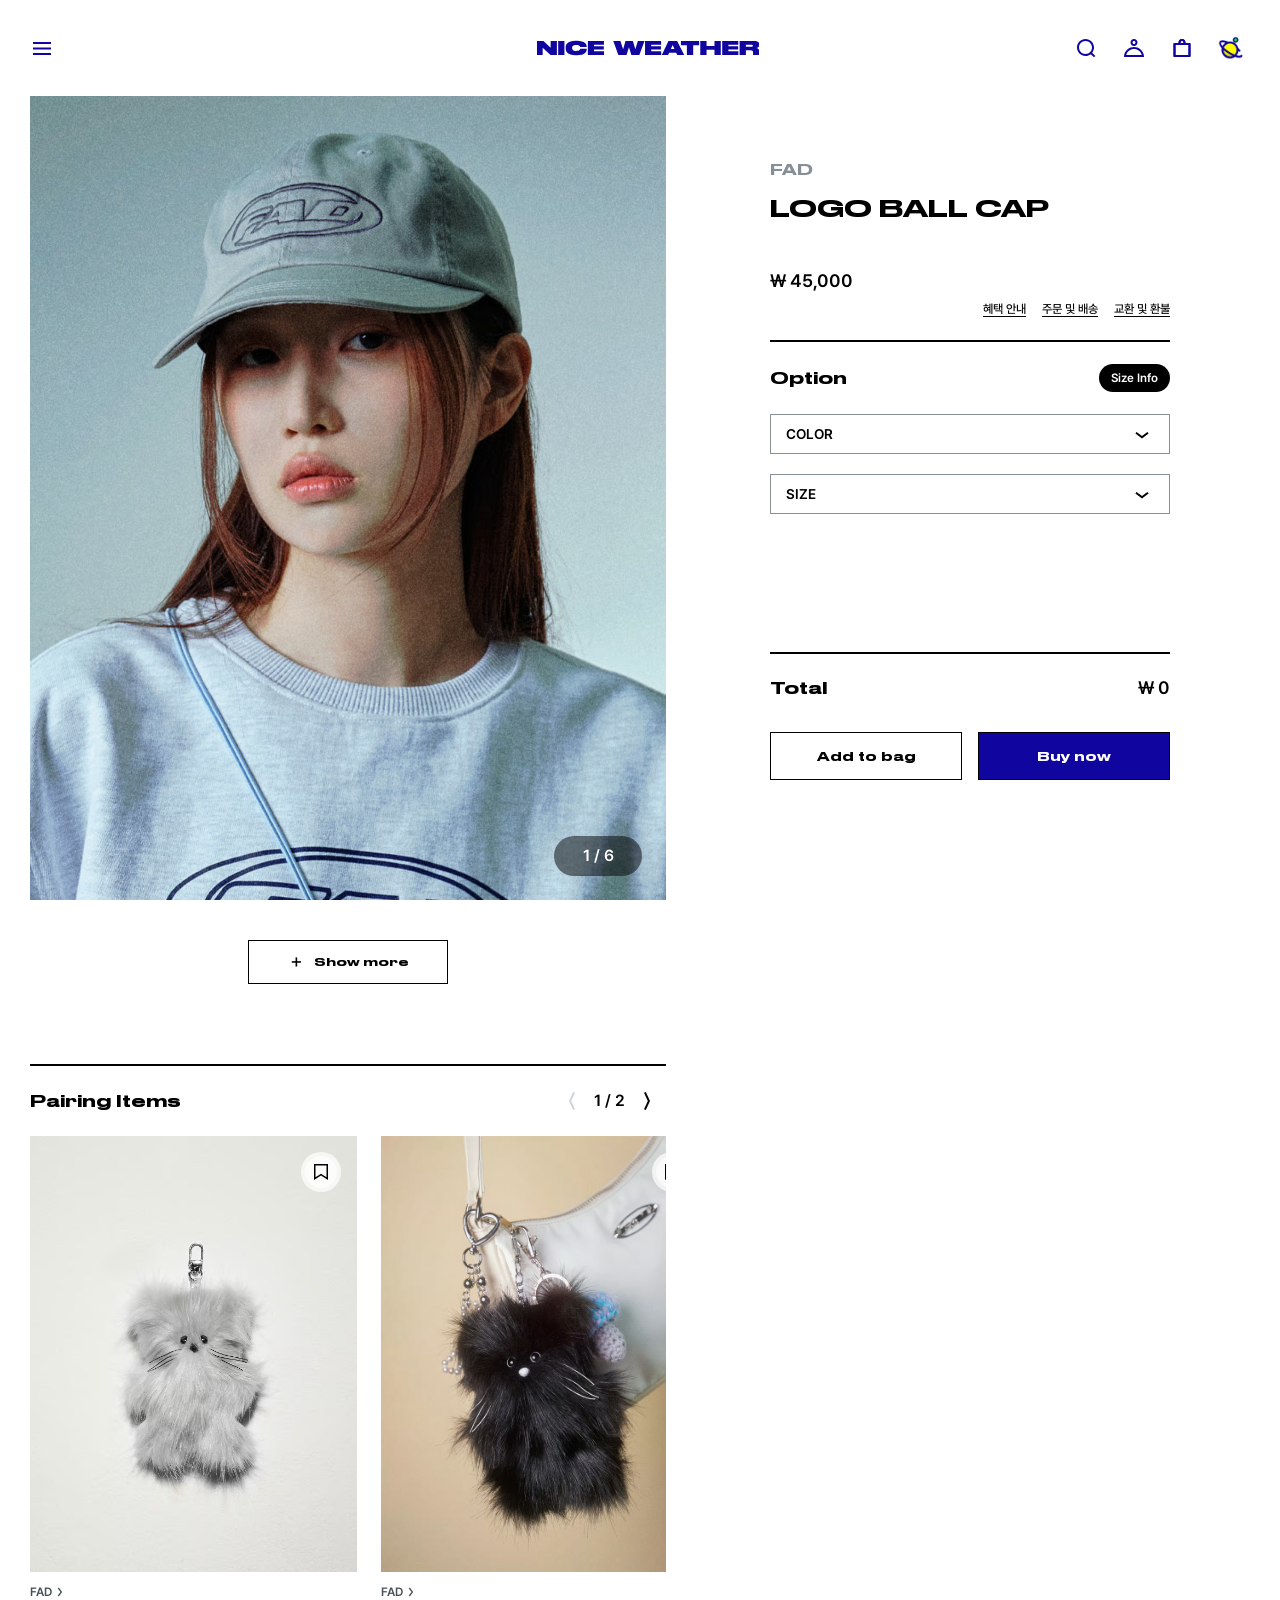
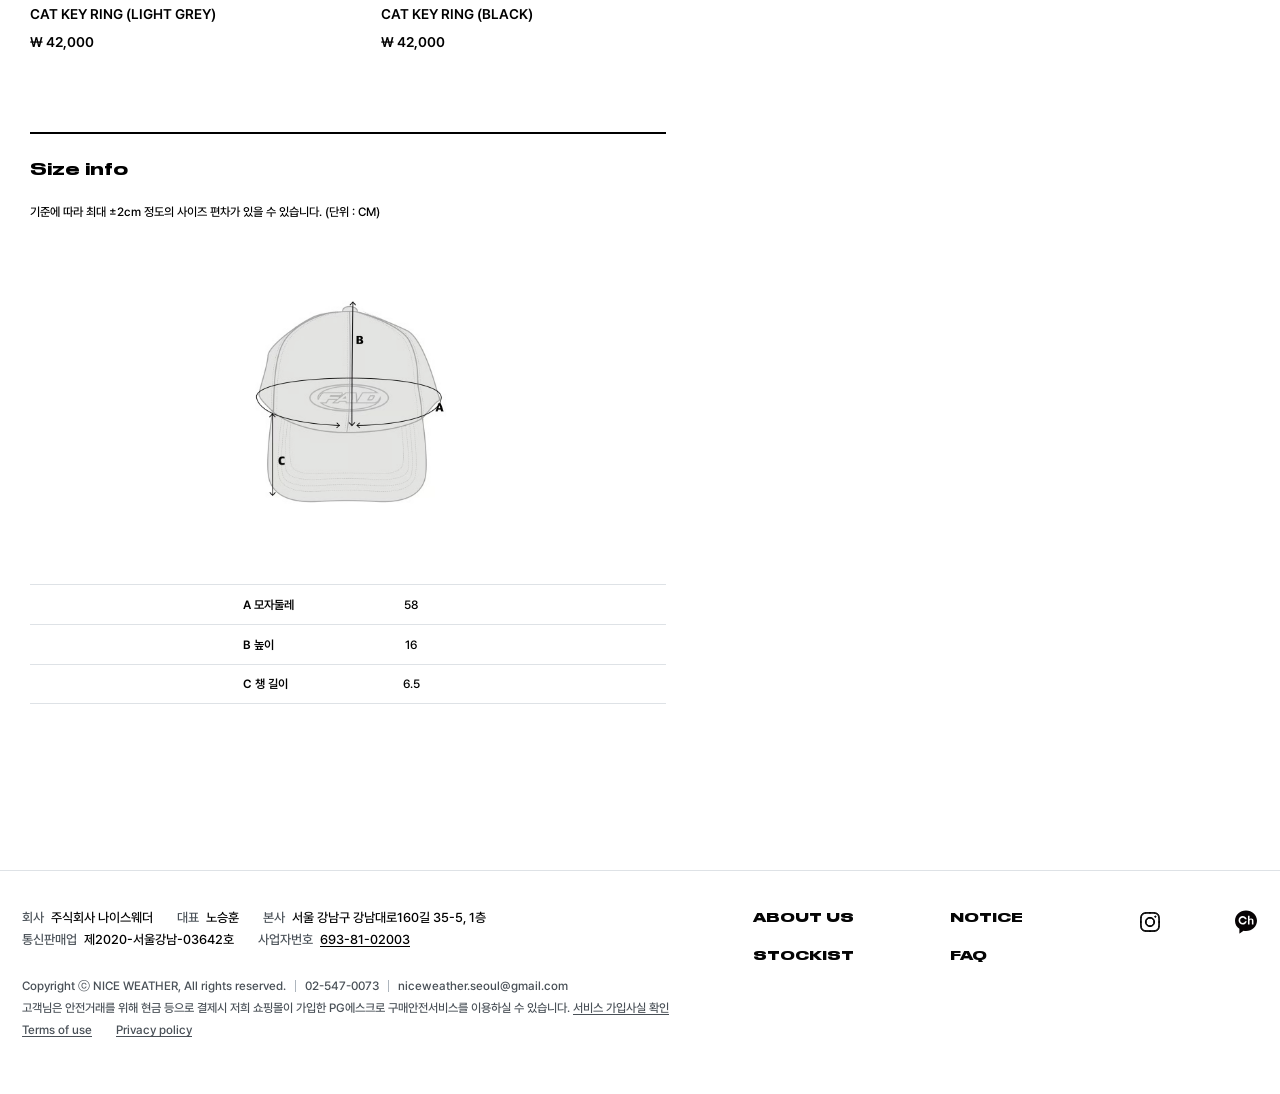
==== product.html @ 707a3f80 "Build Nice Weather home and product pages" ====
<!doctype html>
<html lang="ko">
  <head>
    <meta charset="utf-8" />
    <meta name="viewport" content="width=device-width, initial-scale=1" />
    <title>FAD Logo Ball Cap | Nice Weather</title>
    <meta name="description" content="FAD Logo Ball Cap 상품 상세 페이지" />
    <link rel="stylesheet" href="styles.css" />
    <link rel="stylesheet" href="product.css" />
  </head>
  <body class="product-body">
    <header class="site-header">
      <button class="icon-button menu-toggle" type="button" aria-label="메뉴 열기" aria-expanded="false">
        <picture>
          <source media="(max-width: 800px)" srcset="assets/nav-mobile-menu.svg" />
          <img src="assets/nav-menu.svg" alt="" />
        </picture>
      </button>
      <a class="wordmark" href="index.html" aria-label="Nice Weather 홈">
        <picture>
          <source media="(max-width: 800px)" srcset="assets/nav-mobile-logo.svg" />
          <img src="assets/nav-logo.svg" alt="NICE WEATHER" />
        </picture>
      </a>
      <div class="header-tools">
        <button class="icon-button search-toggle" type="button" aria-label="검색 열기"><img src="assets/nav-search.svg" alt="" /></button>
        <button class="icon-button account-button" type="button" aria-label="마이페이지"><img src="assets/nav-user.svg" alt="" /></button>
        <button class="icon-button cart-toggle" type="button" aria-label="장바구니 열기">
          <picture>
            <source media="(max-width: 800px)" srcset="assets/nav-mobile-bag.svg" />
            <img src="assets/nav-bag.svg" alt="" />
          </picture>
        </button>
        <a class="weather-orbit" href="index.html#stories" aria-label="Discover Nice Weather"><img src="assets/nav-planet.gif" alt="" /></a>
      </div>
    </header>

    <aside class="side-menu" aria-hidden="true">
      <button class="menu-close" type="button" aria-label="메뉴 닫기"><img src="assets/nav-close.svg" alt="" /></button>
      <div class="brand-tabs" role="tablist" aria-label="브랜드 전환">
        <button class="brand-tab is-active" type="button" role="tab" aria-selected="true" data-brand="market">
          <span><img class="brand-logo logo-active" src="assets/nav-market-logo.svg" alt="" /><img class="brand-logo logo-inactive" src="assets/nav-market-logo-inactive.svg" alt="" /></span>
          <strong>NICE WEATHER<br />MARKET</strong>
        </button>
        <button class="brand-tab" type="button" role="tab" aria-selected="false" data-brand="yay">
          <span><img class="brand-logo logo-active" src="assets/nav-yay-logo-active.svg" alt="" /><img class="brand-logo logo-inactive" src="assets/nav-yay-logo.svg" alt="" /></span>
          <strong>Yin and Yang</strong>
        </button>
      </div>
      <nav class="category-menu" aria-label="카테고리 메뉴" aria-live="polite">
        <div><a href="index.html#new">What’s new</a><a href="index.html#products">Fashion</a><a href="index.html#stories">Food</a><a href="index.html#stories">Life</a><a href="index.html#stories">Culture</a></div>
        <div><a href="index.html#products">Outdoor</a><a href="index.html#products">Vegan</a></div>
      </nav>
      <nav class="menu-links" aria-label="콘텐츠 메뉴"><a href="index.html#stories">Discover</a><a href="#footer">Brand</a></nav>
      <a class="nice-planet-button" href="index.html#stories"><img src="assets/nav-nice-planet.gif" alt="Nice Planet" /></a>
      <nav class="menu-bottom" aria-label="고객지원 메뉴"><a href="#footer">회사소개</a><a href="#footer">공지사항</a><a href="#footer">자주 묻는 질문</a></nav>
    </aside>
    <div class="scrim" hidden></div>

    <div class="search-panel" aria-hidden="true">
      <label for="site-search">Search</label>
      <div class="search-row"><input id="site-search" type="search" placeholder="무엇을 찾고 있나요?" /><button class="search-submit" type="button">Go</button></div>
    </div>

    <main class="product-page" id="top">
      <section class="product-top">
        <header class="mobile-product-info">
          <p>FAD</p>
          <h1>LOGO BALL CAP</h1>
          <strong>₩ 45,000</strong>
        </header>
        <div class="product-gallery">
          <div class="product-gallery__stage" aria-live="polite">
            <button class="gallery-hit gallery-prev" type="button" aria-label="이전 이미지"></button>
            <div class="product-slides">
              <img class="is-active" src="assets/product-01.avif" alt="FAD Logo Ball Cap 착용 정면" />
              <img src="assets/product-02.avif" alt="FAD Logo Ball Cap 착용 측면" />
              <img src="assets/product-03.avif" alt="FAD Logo Ball Cap 디테일" />
              <img src="assets/product-04.avif" alt="FAD Logo Ball Cap 스타일링" />
              <img src="assets/product-05.avif" alt="FAD Logo Ball Cap 후면" />
              <img src="assets/figma-cap.png" alt="FAD Logo Ball Cap 네이비 착용 이미지" />
            </div>
            <button class="gallery-hit gallery-next" type="button" aria-label="다음 이미지"></button>
            <span class="gallery-count"><b>1</b> / 6</span>
          </div>
          <button class="gallery-more" type="button"><span>＋</span> Show more</button>
        </div>

        <div class="product-sheet-dim" hidden></div>
        <aside class="product-purchase" aria-label="상품 구매 정보" aria-hidden="false">
          <div class="purchase-top">
            <header class="product-heading">
              <p>FAD</p>
              <h1>LOGO BALL CAP</h1>
              <strong>₩ 45,000</strong>
            </header>
            <div class="product-info-tabs" role="tablist" aria-label="상품 안내">
              <button class="is-active" type="button" role="tab" data-copy="신규 회원 및 멤버십 고객을 위한 적립 혜택이 제공됩니다.">혜택 안내</button>
              <button type="button" role="tab" data-copy="결제 완료 후 영업일 기준 2–3일 이내 출고됩니다.">주문 및 배송</button>
              <button type="button" role="tab" data-copy="수령 후 7일 이내 미사용 상품에 한해 교환 및 환불이 가능합니다.">교환 및 환불</button>
            </div>
            <p class="product-info-copy">신규 회원 및 멤버십 고객을 위한 적립 혜택이 제공됩니다.</p>
            <div class="product-options">
              <div class="option-heading"><span>Option</span><button class="size-info-button" type="button">Size Info</button></div>
              <div class="product-select" data-select-name="color">
                <button class="product-select__trigger" type="button" aria-haspopup="listbox" aria-expanded="false">
                  <span>COLOR</span><img src="assets/product-chevron.svg" alt="" />
                </button>
                <div class="product-select__menu" role="listbox" aria-label="색상 선택" hidden>
                  <button class="product-select__option" type="button" role="option" aria-selected="false" data-value="grey">LIGHT GREY</button>
                  <button class="product-select__option" type="button" role="option" aria-selected="false" data-value="navy">NAVY</button>
                  <button class="product-select__option" type="button" role="option" aria-selected="false" disabled>BLACK (SOLD OUT)</button>
                </div>
              </div>
              <div class="product-select" data-select-name="size">
                <button class="product-select__trigger" type="button" aria-haspopup="listbox" aria-expanded="false">
                  <span>SIZE</span><img src="assets/product-chevron.svg" alt="" />
                </button>
                <div class="product-select__menu" role="listbox" aria-label="사이즈 선택" hidden>
                  <button class="product-select__option" type="button" role="option" aria-selected="false" data-value="free">FREE</button>
                </div>
              </div>
            </div>
          </div>
          <div class="purchase-bottom">
            <div class="quantity-control" aria-label="수량">
              <button class="quantity-minus" type="button" aria-label="수량 줄이기" disabled><img src="assets/product-minus.svg" alt="" /></button>
              <output>1</output>
              <button class="quantity-plus" type="button" aria-label="수량 늘리기"><img src="assets/product-plus.svg" alt="" /></button>
            </div>
            <div class="product-total"><span>Total</span><strong>₩ <b>0</b></strong></div>
            <div class="purchase-actions"><button class="add-to-bag" type="button">Add to bag</button><button class="buy-now" type="button">Buy now</button></div>
            <p class="purchase-status" role="status" aria-live="polite"></p>
          </div>
          <section class="additional-info-panel" aria-hidden="true">
            <button class="additional-info-close" type="button" aria-label="안내 닫기"><span class="desktop-close">×</span><span class="mobile-back">←</span></button>
            <h2>혜택안내</h2>
            <div class="additional-info-body"></div>
            <dl class="additional-info-table"></dl>
          </section>
        </aside>
      </section>

      <div class="product-lower">
        <section class="pairing-section" aria-labelledby="pairing-title">
          <div class="section-heading">
            <h2 id="pairing-title">Pairing Item<span class="pairing-plural">s</span></h2>
            <div class="pairing-controls">
              <button class="pairing-prev" type="button" aria-label="이전 페어링 상품" disabled><img src="assets/pairing-arrow-left-disabled.svg" alt="" /></button>
              <output><b>1</b> / 2</output>
              <button class="pairing-next" type="button" aria-label="다음 페어링 상품"><img src="assets/pairing-arrow-right.svg" alt="" /></button>
            </div>
          </div>
          <div class="pairing-viewport">
            <div class="pairing-track">
              <article class="pairing-card">
                <div class="pairing-card__image"><img src="assets/pairing-cat-grey.avif" alt="FAD Cat Key Ring Light Grey" /><button class="wishlist-button" type="button" aria-label="FAD Cat Key Ring Light Grey 찜하기" aria-pressed="false"><img src="assets/product-wishlist.svg" alt="" /></button></div>
                <div class="pairing-card__text"><p><span>FAD</span><img src="assets/product-card-chevron.svg" alt="" /></p><h3>CAT KEY RING (LIGHT GREY)</h3><strong>₩ 42,000</strong></div>
              </article>
              <article class="pairing-card">
                <div class="pairing-card__image"><img src="assets/pairing-cat-black.avif" alt="FAD Cat Key Ring Black" /><button class="wishlist-button" type="button" aria-label="FAD Cat Key Ring Black 찜하기" aria-pressed="false"><img src="assets/product-wishlist.svg" alt="" /></button></div>
                <div class="pairing-card__text"><p><span>FAD</span><img src="assets/product-card-chevron.svg" alt="" /></p><h3>CAT KEY RING (BLACK)</h3><strong>₩ 42,000</strong></div>
              </article>
              <article class="pairing-card">
                <div class="pairing-card__image"><img src="assets/pairing-cargo.avif" alt="FAD Wide Cargo Pants Charcoal" /><button class="wishlist-button" type="button" aria-label="FAD Wide Cargo Pants Charcoal 찜하기" aria-pressed="false"><img src="assets/product-wishlist.svg" alt="" /></button></div>
                <div class="pairing-card__text"><p><span>FAD</span><img src="assets/product-card-chevron.svg" alt="" /></p><h3>WIDE CARGO PANTS (CHARCOAL)</h3><strong>₩ 189,000</strong></div>
              </article>
            </div>
          </div>
        </section>

        <section class="size-section" id="size-info" aria-labelledby="size-title">
          <h2 id="size-title">Size info</h2>
          <p>기준에 따라 최대 ±2cm 정도의 사이즈 편차가 있을 수 있습니다. (단위 : CM)</p>
          <img src="assets/product-size-guide.avif" alt="볼캡 측정 위치 A, B, C 안내" />
          <dl class="size-table"><div><dt>A 모자둘레</dt><dd>58</dd></div><div><dt>B 높이</dt><dd>16</dd></div><div><dt>C 챙 길이</dt><dd>6.5</dd></div></dl>
        </section>
      </div>
    </main>

    <div class="mobile-purchase-bar" aria-label="상품 구매 도구">
      <button class="mobile-share" type="button" aria-label="상품 공유"><img src="assets/product-share.svg" alt="" /></button>
      <button class="mobile-bookmark" type="button" aria-label="상품 찜하기" aria-pressed="false"><img src="assets/product-bookmark.svg" alt="" /></button>
      <button class="mobile-buy-trigger" type="button">Buy</button>
    </div>

    <footer class="site-footer" id="footer">
      <div class="company-info">
        <div class="company-primary"><div class="company-primary__row"><p><span>회사</span> 주식회사 나이스웨더</p><p><span>대표</span> 노승훈</p><p><span>본사</span> 서울 강남구 강남대로160길 35-5, 1층</p></div><div class="company-primary__row"><p><span>통신판매업</span> 제2020-서울강남-03642호</p><p><span>사업자번호</span> <a href="#">693-81-02003</a></p></div></div>
        <div class="company-secondary"><div class="copyright-contact"><p>Copyright ⓒ NICE WEATHER, All rights reserved.</p><a href="tel:025470073">02-547-0073</a><a href="mailto:niceweather.seoul@gmail.com">niceweather.seoul@gmail.com</a></div><p class="escrow-notice">고객님은 안전거래를 위해 현금 등으로 결제시 저희 쇼핑몰이 가입한 PG에스크로 구매안전서비스를 이용하실 수 있습니다. <a href="#">서비스 가입사실 확인</a></p><div class="footer-legal"><a href="#">Terms of use</a><a href="#">Privacy policy</a></div></div>
      </div>
      <nav class="footer-links" aria-label="푸터 메뉴"><a href="#">ABOUT US</a><a href="#">NOTICE</a><a href="#">STOCKIST</a><a href="#">FAQ</a></nav>
      <nav class="footer-socials" aria-label="소셜 채널"><a href="#" aria-label="Instagram"><img src="assets/footer-instagram.svg" alt="" /></a><a href="#" aria-label="Kakao Channel"><img src="assets/footer-kakao-channel.svg" alt="" /></a></nav>
    </footer>

    <script src="script.js"></script>
    <script src="product.js"></script>
  </body>
</html>
---- styles.css ----
@font-face {
  font-family: "Pretendard";
  src: url("font/Pretendard-Regular.otf") format("opentype");
  font-style: normal;
  font-weight: 400;
  font-display: swap;
}

@font-face {
  font-family: "Pretendard";
  src: url("font/Pretendard-Medium.otf") format("opentype");
  font-style: normal;
  font-weight: 500;
  font-display: swap;
}

@font-face {
  font-family: "Pretendard";
  src: url("font/Pretendard-SemiBold.otf") format("opentype");
  font-style: normal;
  font-weight: 600;
  font-display: swap;
}

@font-face {
  font-family: "Druk Wide";
  src: url("font/Druk-WideMedium.woff2") format("woff2"), url("font/Druk-WideMedium.woff") format("woff");
  font-style: normal;
  font-weight: 500;
  font-display: swap;
}

@font-face {
  font-family: "Druk Wide";
  src: url("font/DrukWide-Bold.woff2") format("woff2"), url("font/DrukWide-Bold.woff") format("woff");
  font-style: normal;
  font-weight: 700;
  font-display: swap;
}

@font-face {
  font-family: "Druk Wide";
  src: url("font/DrukWide-Heavy.woff2") format("woff2"), url("font/DrukWide-Heavy.woff") format("woff");
  font-style: normal;
  font-weight: 800;
  font-display: swap;
}

@font-face {
  font-family: "Druk Wide";
  src: url("font/Druk-WideSuper.woff2") format("woff2"), url("font/Druk-WideSuper.woff") format("woff");
  font-style: normal;
  font-weight: 900;
  font-display: swap;
}

:root {
  --blue: #10069f;
  --lime: #eaff58;
  --black: #050505;
  --white: #fff;
  font-family: "Druk Wide", Arial, "Apple SD Gothic Neo", "Noto Sans KR", sans-serif;
  font-weight: 500;
  color: var(--black);
  background: var(--white);
  font-synthesis: none;
}

* { box-sizing: border-box; }
html { scroll-behavior: smooth; }
body { min-width: 320px; margin: 0; background: #fff; overflow-x: hidden; }
a { color: inherit; text-decoration: none; }
button, input { font: inherit; }
img { display: block; width: 100%; }

.site-header {
  position: sticky;
  top: 0;
  z-index: 50;
  height: 96px;
  background: #fff;
  color: var(--blue);
}

.wordmark {
  position: absolute;
  top: 50%;
  left: calc(50% + 8px);
  width: 222px;
  height: 28px;
  transform: translate(-50%, -50%);
}

.wordmark img { width: 222px; height: 28px; }
.header-tools { position: absolute; top: 28px; right: 30px; display: flex; align-items: flex-start; gap: 8px; }
.icon-button { width: 40px; height: 40px; padding: 8px; border: 0; border-radius: 20px; background: transparent; color: inherit; cursor: pointer; }
.icon-button img { width: 24px; height: 24px; }
.menu-toggle { position: absolute; top: 28px; left: 22px; }
.weather-orbit { display: block; width: 40px; height: 40px; overflow: hidden; }
.weather-orbit img { width: 40px; height: 40px; object-fit: cover; }

.lead-story { position: relative; display: block; height: clamp(560px, 50vw, 720px); overflow: hidden; background: #a5d2f2; color: #000; }
.lead-story > img { height: 100%; object-fit: cover; object-position: center 44%; transition: transform .6s ease; }
.lead-story:hover > img { transform: scale(1.012); }
.lead-story__content { position: absolute; bottom: 28px; left: 28px; width: fit-content; max-width: calc(100% - 56px); padding: 20px 22px 18px; background: #fff; }
.lead-story__content h1 { max-width: 980px; margin: 0 0 18px; font-family: "Druk Wide", Arial, sans-serif; font-size: clamp(38px, 4.8vw, 66px); font-weight: 600; line-height: 1.1; letter-spacing: 0; }
.lead-story__content > span { font-size: 14px; font-weight: 500; text-decoration: underline; text-underline-offset: 4px; }

.figma-home-content { font-family: "Pretendard", "Apple SD Gothic Neo", "Noto Sans KR", sans-serif; }
.figma-dual { display: grid; grid-template-columns: 1fr 1fr; height: clamp(500px, 40vw, 600px); background: #fff; }
.figma-story-image { min-width: 0; overflow: hidden; background: #eee; }
.figma-story-image img { height: 100%; object-fit: cover; transition: transform .5s ease; }
.figma-story-image:hover img { transform: scale(1.012); }
.figma-story-copy { display: flex; min-width: 0; flex-direction: column; align-items: flex-start; justify-content: center; gap: 38px; padding: 38px 32px; background: #fff; color: #000; text-align: center; }
.figma-story-copy h2 { width: 100%; margin: 0; font-size: clamp(36px, 4vw, 56px); font-weight: 600; line-height: 1.08; letter-spacing: 0; }
.figma-story-copy.is-black, .figma-story-copy.is-lime { background: #fff; color: #000; }
.figma-button { display: inline-block; width: auto; height: auto; align-self: center; border: 0; background: transparent; color: currentColor; font-size: 13px; font-weight: 500; line-height: 18px; text-decoration: underline; text-underline-offset: 4px; white-space: nowrap; }
.figma-button.is-lime, .figma-button.is-black, .figma-button.is-outline-light, .figma-button.is-outline-blue, .figma-button.is-outline-lime { border: 0; background: transparent; color: currentColor; }

.figma-product-grid { display: grid; grid-template-columns: repeat(4, minmax(0, 1fr)); gap: 1px; background: #000; }
.figma-product-card { display: grid; grid-template-columns: 1fr; grid-template-rows: minmax(0, 1fr) 132px; height: 560px; min-width: 0; background: #fff; }
.figma-product-card > a, .figma-product-media { display: block; min-width: 0; overflow: hidden; }
.figma-product-card > a img, .figma-product-media img { height: 100%; object-fit: cover; transition: transform .5s ease; }
.figma-product-card > a:hover img, .fad-product-link:hover .figma-product-media img { transform: scale(1.015); }
.figma-product-info { display: flex; min-width: 0; flex-direction: column; align-items: flex-start; justify-content: space-between; padding: 14px 16px 16px; background: #fff; color: #000; }
.figma-product-info h2 { margin: 0; font-family: "Druk Wide", Arial, sans-serif; font-size: clamp(17px, 1.55vw, 22px); font-weight: 700; line-height: 1.15; letter-spacing: 0; }
.figma-product-info.is-blue, .figma-product-info.is-white { background: #fff; color: #000; }
.figma-product-info .figma-button { align-self: flex-start; font-size: 12px; }

.figma-triptych { position: relative; display: block; height: min(68vw, 720px); min-height: 520px; overflow: hidden; background: #eee; }
.figma-triptych__images { display: grid; height: 100%; grid-template-columns: repeat(3, minmax(0, 1fr)); gap: 1px; background: #000; }
.figma-triptych__images img { display: block; width: 100%; height: 100%; min-width: 0; object-fit: cover; }
.figma-triptych__images img:nth-child(1) { object-position: 34% center; }
.figma-triptych__images img:nth-child(2) { object-position: 50% center; }
.figma-triptych__images img:nth-child(3) { object-position: 66% center; }
.figma-triptych__content { position: absolute; bottom: 28px; left: 28px; display: flex; width: fit-content; max-width: calc(100% - 56px); flex-direction: column; align-items: flex-start; gap: 16px; padding: 18px 20px 16px; background: var(--lime); color: #000; }
.figma-triptych__content strong { font-size: clamp(34px, 4.6vw, 64px); font-weight: 600; line-height: 1.12; }
.figma-triptych__content .figma-button { align-self: flex-start; }

.feature-index { display: grid; grid-template-columns: repeat(4, 1fr); gap: 8px; padding: 8px 4px 14px; }
.index-card { display: grid; min-width: 0; grid-template-rows: minmax(0, 1fr) auto; gap: 10px; }
.index-card img { width: 100%; aspect-ratio: 4 / 5; object-fit: cover; object-position: center; background: #f1f1f1; }
.index-card h2 { margin: 0; padding: 0 8px; font-size: clamp(15px, 1.5vw, 21px); line-height: 1.05; text-align: center; text-transform: uppercase; }

.editorial-hero { position: relative; display: block; height: min(68vw, 720px); min-height: 520px; overflow: hidden; background: #111; color: #fff; }
.editorial-hero > img { height: 100%; object-fit: cover; object-position: center 38%; transition: transform .5s ease; }
.editorial-hero:hover > img, .feature-card:hover img, .index-card:hover img { transform: scale(1.015); }
.editorial-caption {
  position: absolute;
  bottom: 28px;
  left: 28px;
  width: fit-content;
  max-width: calc(100% - 56px);
  padding: 18px 20px 16px;
  background: #fff;
  color: #000;
}
.editorial-caption span, .split-copy span, .feature-card span { font-size: 12px; font-weight: 700; }
.editorial-caption h2 { max-width: 900px; margin: 10px 0 12px; font-size: clamp(36px, 5.4vw, 78px); font-weight: 800; line-height: .9; letter-spacing: 0; text-transform: uppercase; }
.editorial-caption p { margin: 0; font-size: 15px; text-decoration: underline; text-underline-offset: 4px; }
.dark-caption .editorial-caption {
  top: 50%;
  bottom: auto;
  background: var(--blue);
  color: #fff;
  transform: translateY(-50%);
}
.caption-bottom .editorial-caption { right: 28px; left: auto; background: var(--lime); color: #000; text-align: right; }

.editorial-split { display: grid; grid-template-columns: 1fr 1fr; height: clamp(520px, 50vw, 680px); }
.split-image { min-width: 0; overflow: hidden; background: #eee; }
.split-image img { height: 100%; object-fit: cover; object-position: center; transition: transform .5s ease; }
.split-image:hover img { transform: scale(1.015); }
.split-copy { display: flex; flex-direction: column; align-items: flex-start; justify-content: space-between; min-width: 0; padding: 34px 32px; }
.split-copy h2 { margin: auto 0; font-size: clamp(40px, 5vw, 76px); line-height: .93; letter-spacing: 0; text-transform: uppercase; }
.split-copy > a { font-size: 15px; text-decoration: underline; text-underline-offset: 4px; }
.blue-panel { background: var(--blue); color: #fff; }
.lime-panel { background: var(--lime); color: #000; }

.feature-grid { display: grid; grid-template-columns: repeat(3, 1fr); gap: 1px; background: #000; }
.feature-card { display: grid; grid-template-rows: minmax(0, 1fr) 118px; min-width: 0; min-height: 640px; overflow: hidden; background: #fff; }
.feature-card img { width: 100%; height: 100%; min-height: 0; object-fit: cover; transition: transform .5s ease; }
.feature-card div { position: relative; z-index: 1; padding: 16px; background: #fff; color: #000; }
.feature-card h2 { margin: 8px 0 0; font-size: clamp(19px, 2vw, 29px); line-height: 1; text-transform: uppercase; }

main h1,
main h2,
main .figma-triptych__content strong,
main .figma-button,
main .lead-story__content > span,
main .editorial-caption p,
main .split-copy > a { font-family: "Druk Wide", Arial, sans-serif; }
.external-arrow { font-family: "Pretendard", "Apple SD Gothic Neo", "Noto Sans KR", sans-serif; }

.side-menu { position: fixed; z-index: 60; inset: 0 auto 0 0; width: min(357px, 100vw); background: #fff; color: #000; font-family: "Pretendard", "Apple SD Gothic Neo", "Noto Sans KR", sans-serif; transform: translateX(-102%); transition: transform .3s ease; overflow: hidden; }
.side-menu.is-open { transform: translateX(0); }
.menu-close { position: absolute; top: 38px; left: 30px; width: 24px; height: 24px; padding: 0; border: 0; background: transparent; cursor: pointer; }
.menu-close img { width: 24px; height: 24px; }
.brand-tabs { position: absolute; top: 96px; left: 30px; display: flex; gap: 24px; }
.brand-tab { display: grid; width: 80px; padding: 0; border: 0; background: transparent; color: inherit; font: inherit; justify-items: center; gap: 6px; text-align: center; cursor: pointer; }
.brand-tab > span { position: relative; display: grid; width: 72px; height: 72px; place-items: center; border-radius: 50%; }
.brand-tab > span::before { position: absolute; inset: 4px; content: ""; border: 1px solid #f1f3f5; border-radius: 50%; }
.brand-tab.is-active > span { border: 1px solid #000; }
.brand-tab.is-active > span::before { inset: 3px; border: 0; }
.brand-tab[data-brand="market"].is-active > span::before { background: var(--blue); }
.brand-tab[data-brand="yay"].is-active > span::before { background: #1d1d1b; }
.brand-tab .brand-logo { position: relative; z-index: 1; width: 56px; object-fit: contain; }
.brand-tab[data-brand="market"] .brand-logo { height: 24px; }
.brand-tab[data-brand="yay"] .brand-logo { height: 14px; }
.brand-tab .logo-active { display: none; }
.brand-tab.is-active .logo-active { display: block; }
.brand-tab.is-active .logo-inactive { display: none; }
.brand-tab strong { min-height: 24px; font-size: 10px; font-weight: 500; line-height: 12px; white-space: nowrap; }
.category-menu { position: absolute; top: 230px; left: 30px; display: grid; grid-template-columns: 136px 136px; gap: 25px; font-family: "Druk Wide", Arial, sans-serif; font-size: 16px; font-weight: 700; line-height: 24px; }
.category-menu > div { display: flex; flex-direction: column; gap: 12px; }
.category-menu a { white-space: nowrap; }
.menu-links { position: absolute; top: 422px; left: 30px; display: flex; gap: 24px; font-family: "Druk Wide", Arial, sans-serif; font-size: 14px; font-weight: 700; line-height: 20px; }
.menu-links a { white-space: nowrap; }
.menu-links a:hover, .menu-links a:focus-visible { text-decoration: underline; text-underline-offset: 4px; }
.nice-planet-button { display: none; }
.menu-bottom { position: absolute; right: 0; bottom: 0; left: 0; height: 40px; display: grid; grid-template-columns: repeat(3, 1fr); align-items: center; border-top: 1px solid #dee2e6; font-size: 12px; font-weight: 400; line-height: 16px; text-align: center; }
.menu-bottom a { white-space: nowrap; }
.scrim { position: fixed; z-index: 55; inset: 0; background: rgba(0,0,0,.6); }
.search-panel { position: fixed; z-index: 44; top: 96px; right: 0; left: 0; display: grid; gap: 12px; padding: 32px; background: #fff; color: var(--blue); transform: translateY(-110%); transition: transform .25s ease; }
.search-panel.is-open { transform: translateY(0); }
.search-panel label { font-size: 12px; }
.search-row { display: grid; grid-template-columns: 1fr 70px; border-bottom: 2px solid var(--blue); }
.search-row input { min-width: 0; padding: 10px 0; border: 0; outline: 0; color: var(--blue); font-family: "Pretendard", "Apple SD Gothic Neo", "Noto Sans KR", sans-serif; font-size: 28px; }
.search-row input::placeholder { font-family: "Pretendard", "Apple SD Gothic Neo", "Noto Sans KR", sans-serif; }
.search-submit { border: 0; background: var(--blue); color: #fff; cursor: pointer; }

.site-footer { display: grid; grid-template-columns: minmax(0, 2fr) 1fr auto; gap: 40px; min-height: 224px; padding: 39px 22px 40px; border-top: 1px solid #dee2e6; font-size: 12px; line-height: 16px; }
.company-info { min-width: 0; font-family: "Pretendard", "Apple SD Gothic Neo", "Noto Sans KR", sans-serif; color: #495057; }
.company-info p { margin: 0; }
.company-primary { display: grid; gap: 6px; font-size: 13px; white-space: nowrap; }
.company-primary__row { display: flex; align-items: center; gap: 24px; }
.company-primary__row p { color: #000; }
.company-primary__row span { margin-right: 4px; color: #495057; }
.company-primary__row a { color: #000; text-decoration: underline; text-underline-offset: 2px; }
.company-secondary { display: grid; gap: 6px; margin-top: 30px; font-size: 12px; }
.copyright-contact { display: flex; align-items: center; white-space: nowrap; }
.copyright-contact > * { margin: 0; }
.copyright-contact > * + * { display: inline-flex; align-items: center; }
.copyright-contact > * + *::before { width: 1px; height: 12px; margin: 0 9px; background: #adb5bd; content: ""; }
.escrow-notice { white-space: nowrap; }
.escrow-notice a, .footer-legal a { text-decoration: underline; text-underline-offset: 2px; }
.footer-legal { display: flex; gap: 24px; }
.footer-links { display: grid; grid-template-columns: 1fr 1fr; align-content: start; gap: 22px 50px; font-weight: 700; }
.footer-socials { display: flex; width: 120px; align-items: flex-start; justify-content: space-between; }
.footer-socials a, .footer-socials img { display: block; width: 24px; height: 24px; }

@media (max-width: 800px) {
  .site-header { height: 56px; }
  .wordmark { left: 50%; width: 180px; height: 18px; }
  .wordmark img { width: 180px; height: 18px; }
  .header-tools { top: 16px; right: 15px; }
  .header-tools .search-toggle, .account-button, .weather-orbit { display: none; }
  .cart-toggle { width: 24px; height: 24px; padding: 0; }
  .menu-toggle { top: 16px; left: 15px; width: 24px; height: 24px; padding: 0; }
  .search-panel { top: 56px; }
  .lead-story { height: max(520px, calc(100svh - 56px)); max-height: 720px; }
  .lead-story > img { object-position: 53% center; }
  .lead-story__content { right: 16px; bottom: 16px; left: 16px; max-width: none; padding: 15px 16px 14px; }
  .lead-story__content h1 { margin-bottom: 14px; font-size: clamp(30px, 8.5vw, 42px); line-height: 1.12; }
  .lead-story__content h1 span { display: block; }
  .figma-dual { grid-template-columns: 1fr; height: auto; }
  .figma-story-image { aspect-ratio: 4 / 5; height: auto; }
  .figma-story-copy { min-height: 300px; gap: 28px; padding: 28px 18px; }
  .figma-story-copy h2 { font-size: clamp(30px, 8.5vw, 40px); line-height: 1.12; }
  .figma-product-grid { grid-template-columns: repeat(2, minmax(0, 1fr)); }
  .figma-product-card { grid-template-rows: auto 124px; height: auto; }
  .figma-product-card > a, .figma-product-media { aspect-ratio: 4 / 5; }
  .figma-product-info { min-height: 124px; padding: 10px 9px 11px; }
  .figma-product-info h2 { font-size: clamp(13px, 3.8vw, 18px); }
  .figma-product-info .figma-button { font-size: 10px; }
  .figma-triptych { height: 126vw; min-height: 500px; max-height: 720px; }
  .figma-triptych__content { right: 16px; bottom: 16px; left: 16px; max-width: none; gap: 12px; padding: 14px 15px 13px; }
  .figma-triptych__content strong { font-size: clamp(30px, 8.5vw, 40px); }
  .feature-index { grid-template-columns: repeat(2, 1fr); gap: 4px; padding: 4px 3px 12px; }
  .index-card { gap: 8px; }
  .index-card h2 { min-height: 34px; padding: 0 6px; font-size: 14px; }
  .editorial-hero { height: 112vw; min-height: 520px; max-height: 760px; }
  .editorial-caption { right: auto; bottom: 16px; left: 16px; max-width: calc(100% - 32px); padding: 14px 15px 13px; }
  .editorial-caption h2 { font-size: clamp(34px, 10vw, 52px); }
  .dark-caption .editorial-caption { top: auto; bottom: 16px; transform: none; }
  .caption-bottom .editorial-caption { right: 16px; left: auto; }
  .caption-bottom .editorial-caption h2 { font-size: clamp(30px, 8.5vw, 44px); }
  .editorial-split { grid-template-columns: 1fr; height: auto; }
  .split-image { aspect-ratio: 4 / 5; }
  .split-copy { min-height: 340px; padding: 24px 18px; }
  .split-copy h2 { font-size: clamp(40px, 11vw, 64px); }
  .editorial-split.is-reversed .split-image { order: 1; }
  .editorial-split.is-reversed .split-copy { order: 2; }
  .feature-grid { grid-template-columns: 1fr; }
  .feature-card { min-height: 660px; grid-template-rows: minmax(0, 1fr) 108px; }
  .feature-card h2 { font-size: 24px; }
  .site-footer { grid-template-columns: 1fr; gap: 28px; padding: 30px 20px 44px; }
  .company-primary { white-space: normal; }
  .company-primary__row, .copyright-contact { flex-wrap: wrap; gap: 4px 16px; }
  .company-secondary { margin-top: 24px; }
  .copyright-contact > * + *::before { display: none; }
  .escrow-notice { max-width: 680px; white-space: normal; }
  .footer-links { max-width: 280px; }
}

@media (max-width: 430px) {
  .editorial-hero { height: 126vw; min-height: 500px; }
  .editorial-caption h2 { font-size: 42px; }
  .dark-caption .editorial-caption h2 { font-size: 40px; }
  .split-copy { min-height: 300px; }
  .split-copy h2 { font-size: 40px; }
  .feature-card { min-height: 590px; }
}

@media (prefers-reduced-motion: reduce) {
  html { scroll-behavior: auto; }
  *, *::before, *::after { transition-duration: .01ms !important; }
}
---- product.css ----
.product-page { color: #000; font-family: "Pretendard", "Apple SD Gothic Neo", "Noto Sans KR", sans-serif; }
.mobile-product-info, .mobile-purchase-bar, .mobile-back { display: none; }
.product-top { display: grid; grid-template-columns: minmax(0, 1fr) 560px; gap: 24px; padding: 0 30px; }
.product-gallery { min-width: 0; }
.product-gallery__stage { position: relative; height: calc(100svh - 96px); min-height: 624px; overflow: hidden; background: #eef1f2; }
.product-slides { display: flex; width: 600%; height: 100%; transform: translateX(0); transition: transform 300ms cubic-bezier(.4, 0, .2, 1); will-change: transform; }
.product-slides img { display: block; width: calc(100% / 6); height: 100%; flex: 0 0 calc(100% / 6); object-fit: cover; object-position: center 26%; }
.gallery-hit { position: absolute; z-index: 2; top: 0; bottom: 0; width: 50%; padding: 0; border: 0; background: transparent; cursor: pointer; }
.gallery-prev { left: 0; cursor: url("assets/gallery-cursor-left.svg") 40 40, pointer; }
.gallery-next { right: 0; cursor: url("assets/gallery-cursor-right.svg") 40 40, pointer; }
.gallery-count { position: absolute; z-index: 3; right: 24px; bottom: 24px; min-width: 88px; padding: 8px 16px; border-radius: 24px; background: rgba(0, 0, 0, .5); color: #fff; font-family: "Pretendard", sans-serif; font-size: 16px; font-style: italic; font-weight: 700; line-height: 24px; text-align: center; }
.gallery-count b { font: inherit; }
.gallery-more { display: flex; min-width: 200px; height: 44px; margin: 40px auto 80px; align-items: center; justify-content: center; gap: 8px; border: 1px solid #000; background: #fff; font-family: "Druk Wide", Arial, sans-serif; font-size: 11px; font-weight: 500; cursor: pointer; }
.gallery-more span { font-family: "Pretendard", sans-serif; font-size: 20px; font-weight: 300; }
.product-gallery.is-expanded .product-gallery__stage { height: auto; min-height: 0; overflow: visible; }
.product-gallery.is-expanded .product-slides { display: grid; width: 100%; grid-template-columns: repeat(2, minmax(0, 1fr)); gap: 1px; background: #000; transform: none !important; transition: none; }
.product-gallery.is-expanded .product-slides img { display: block; width: 100%; height: auto; aspect-ratio: 3 / 4; object-position: center; }
.product-gallery.is-expanded .gallery-hit, .product-gallery.is-expanded .gallery-count { display: none; }

.product-purchase { position: fixed; z-index: 4; top: 96px; right: 30px; display: flex; width: 560px; height: calc(100svh - 96px); padding: 64px 80px 120px; flex-direction: column; background: #fff; transform: translateY(var(--purchase-footer-shift, 0px)); }
.purchase-top, .purchase-bottom { width: 400px; }
.product-heading p { margin: 0; color: #868e96; font-family: "Druk Wide", Arial, sans-serif; font-size: 14px; font-weight: 500; line-height: 20px; }
.product-heading h1 { min-height: 64px; margin: 12px 0; font-family: "Druk Wide", Arial, sans-serif; font-size: 24px; font-weight: 500; line-height: 32px; letter-spacing: 0; }
.product-heading strong { display: block; font-family: "Pretendard", sans-serif; font-size: 18px; font-weight: 600; line-height: 26px; }
.product-info-tabs { display: flex; height: 40px; margin-top: 8px; align-items: flex-start; justify-content: flex-end; gap: 16px; border-bottom: 2px solid #000; }
.product-info-tabs button { padding: 0; border: 0; background: none; font-family: "Pretendard", sans-serif; font-size: 12px; text-decoration: underline; text-underline-offset: 3px; cursor: pointer; }
.product-info-copy { display: none; margin: 10px 0 0; color: #495057; font-size: 12px; line-height: 18px; }
.option-heading { display: flex; height: 72px; align-items: center; justify-content: space-between; font-family: "Druk Wide", Arial, sans-serif; font-size: 16px; font-weight: 500; line-height: 24px; }
.size-info-button { height: 28px; padding: 0 12px; border: 0; border-radius: 24px; background: #000; color: #fff; font-family: "Pretendard", sans-serif; font-size: 12px; font-weight: 600; line-height: 16px; cursor: pointer; }
.product-select { position: relative; margin-top: 0; }
.product-select + .product-select { margin-top: 20px; }
.product-select.is-open { z-index: 8; }
.product-select__trigger { display: flex; width: 100%; height: 40px; padding: 0 15px; align-items: center; justify-content: space-between; border: 1px solid #868e96; background: #fff; font-family: "Pretendard", sans-serif; font-size: 14px; font-weight: 700; line-height: 20px; text-align: left; cursor: pointer; }
.product-select__trigger img { width: 24px; height: 24px; flex: 0 0 24px; }
.product-select.is-selected .product-select__trigger, .product-select.is-open .product-select__trigger { border-color: #000; }
.product-select.is-open .product-select__trigger { border-bottom-color: transparent; }
.product-select__menu { position: absolute; z-index: 2; top: 39px; left: 0; width: 100%; max-height: 160px; overflow-y: auto; border: 1px solid #000; border-top: 0; background: #fff; }
.product-select__menu[hidden] { display: none; }
.product-select__option { display: block; width: calc(100% - 4px); height: 36px; margin: 0 2px; padding: 0 14px; border: 0; background: #fff; font-family: "Pretendard", sans-serif; font-size: 14px; font-weight: 600; line-height: 20px; text-align: left; cursor: pointer; }
.product-select__option:hover, .product-select__option:focus-visible { background: #f8f9fa; outline: 0; }
.product-select__option[aria-selected="true"] { background: #f8f9fa; }
.product-select__option:disabled { color: #ced4da; cursor: not-allowed; }
.purchase-bottom { position: relative; min-height: 184px; margin-top: auto; }
.quantity-control { display: grid; width: 192px; height: 48px; margin-left: auto; grid-template-columns: 48px 1fr 48px; align-items: center; visibility: hidden; }
.purchase-bottom.is-ready .quantity-control { visibility: visible; }
.quantity-control button { height: 48px; border: 0; background: #fff; font-family: "Pretendard", sans-serif; font-size: 22px; cursor: pointer; }
.quantity-control button:disabled { cursor: default; }
.quantity-control button img { display: block; width: 16px; height: 16px; margin: auto; }
.quantity-control output { font-family: "Pretendard", sans-serif; font-size: 16px; font-weight: 600; line-height: 24px; text-align: center; }
.product-total { display: flex; height: 64px; margin-top: 8px; padding-top: 22px; align-items: flex-start; justify-content: space-between; border-top: 2px solid #000; font-family: "Druk Wide", Arial, sans-serif; font-size: 16px; font-weight: 500; line-height: 24px; }
.product-total strong { font-family: "Pretendard", sans-serif; font-size: 18px; font-weight: 600; line-height: 24px; }
.purchase-actions { display: grid; grid-template-columns: 1fr 1fr; gap: 16px; margin-top: 16px; }
.purchase-actions button { height: 48px; border: 1.5px solid #000; font-family: "Druk Wide", Arial, sans-serif; font-size: 12px; font-weight: 500; cursor: pointer; }
.add-to-bag { background: #fff; color: #000; }
.buy-now { background: var(--blue); color: #fff; }
.purchase-status { position: absolute; top: calc(100% + 10px); right: 0; min-height: 18px; margin: 0; color: var(--blue); font-size: 12px; text-align: right; }

.additional-info-panel { position: absolute; z-index: 10; inset: 0; display: none; padding: 96px 80px; background: #fff; font-family: "Pretendard", sans-serif; }
.product-purchase.is-info-view .purchase-top, .product-purchase.is-info-view .purchase-bottom { visibility: hidden; }
.product-purchase.is-info-view .additional-info-panel { display: block; }
.additional-info-close { position: absolute; top: 40px; right: 0; width: 24px; height: 40px; padding: 0; border: 0; background: #fff; font-family: "Pretendard", sans-serif; font-size: 28px; font-weight: 300; line-height: 40px; cursor: pointer; }
.additional-info-panel h2 { margin: 0 0 16px; font-family: "Pretendard", sans-serif; font-size: 24px; font-weight: 600; line-height: 32px; letter-spacing: 0; }
.additional-info-body { width: 330px; font-size: 12px; font-weight: 400; line-height: 18px; white-space: pre-line; }
.additional-info-table { display: grid; width: 330px; margin: 34px 0 0; gap: 8px; font-size: 12px; line-height: 18px; }
.additional-info-table div { display: grid; grid-template-columns: 102px 1fr; gap: 12px; }
.additional-info-table dt { font-weight: 700; }
.additional-info-table dd { margin: 0; white-space: pre-line; }

.product-lower { width: calc(100% - 644px); margin-left: 30px; }
.pairing-section { height: 668px; overflow: hidden; border-top: 2px solid #000; }
.section-heading { display: flex; height: 70px; padding: 0; align-items: center; justify-content: space-between; }
.section-heading h2, .size-section h2 { margin: 0; font-family: "Druk Wide", Arial, sans-serif; font-size: 16px; font-weight: 500; line-height: 24px; }
.pairing-controls { display: flex; height: 24px; margin-right: 8px; align-items: center; gap: 8px; }
.pairing-controls button { width: 24px; height: 24px; padding: 0; border: 0; background: transparent; cursor: pointer; }
.pairing-controls button:disabled { cursor: default; }
.pairing-controls img { display: block; width: 24px; height: 24px; }
.pairing-controls output { min-width: 33px; font-family: "Pretendard", sans-serif; font-size: 16px; font-style: italic; font-weight: 700; line-height: 24px; text-align: center; white-space: nowrap; }
.pairing-controls output b { font: inherit; }
.pairing-viewport { width: 100%; overflow: hidden; touch-action: pan-y; cursor: grab; }
.pairing-viewport.is-dragging { cursor: grabbing; }
.pairing-track { display: flex; width: max-content; gap: 24px; transform: translateX(0); transition: transform 300ms cubic-bezier(.4, 0, .2, 1); will-change: transform; user-select: none; }
.pairing-viewport.is-dragging .pairing-track { transition: none; }
.pairing-track img { -webkit-user-drag: none; user-select: none; }
.pairing-card { width: 327px; flex: 0 0 327px; opacity: 1; transition: opacity 300ms ease; }
.pairing-card.is-edge-preview { opacity: .4; }
.pairing-card__image { position: relative; width: 327px; height: 436px; overflow: hidden; background: #f1f3f5; }
.pairing-card__image > img { display: block; width: 100%; height: 100%; object-fit: cover; }
.wishlist-button { position: absolute; top: 16px; right: 16px; width: 40px; height: 40px; padding: 0; border: 0; border-radius: 50%; background: rgba(255, 255, 255, .72); cursor: pointer; }
.wishlist-button img { display: block; width: 40px; height: 40px; }
.wishlist-button[aria-pressed="true"] { background: #000; }
.wishlist-button[aria-pressed="true"] img { filter: invert(1); }
.pairing-card__text { display: flex; width: 327px; margin-top: 12px; flex-direction: column; gap: 8px; font-family: "Pretendard", sans-serif; }
.pairing-card p { display: flex; max-width: 100%; margin: 0 0 -4px; align-items: center; color: #495057; font-size: 12px; font-weight: 600; line-height: 16px; }
.pairing-card p span { overflow: hidden; text-overflow: ellipsis; white-space: nowrap; }
.pairing-card p img { width: 16px; height: 16px; flex: 0 0 16px; }
.pairing-card h3 { width: 100%; margin: 0; overflow: hidden; font-family: "Pretendard", sans-serif; font-size: 14px; font-weight: 600; line-height: 20px; text-overflow: ellipsis; white-space: nowrap; }
.pairing-card strong { font-family: "Pretendard", sans-serif; font-size: 14px; font-weight: 600; line-height: 20px; }
.size-section { padding: 28px 0 0; }
.size-section > p { margin: 30px 0 20px; font-size: 12px; }
.size-section > img { width: min(70%, 560px); margin: 0 auto 28px; }
.size-table { margin: 0; border-top: 1px solid #dee2e6; }
.size-table div { display: grid; grid-template-columns: 1fr 1fr; min-height: 40px; align-items: center; border-bottom: 1px solid #dee2e6; font-size: 12px; }
.size-table dt { padding-left: 36%; font-weight: 600; }
.size-table dd { margin: 0; }

@media (min-width: 801px) {
  .product-lower { padding-bottom: 166px; }
  .size-section { height: 572px; padding: 0; border-top: 2px solid #000; }
  .size-section h2 { display: flex; height: 70px; align-items: center; }
  .size-section > p { height: 16px; margin: 0; font-size: 12px; line-height: 16px; }
  .size-section > img { width: 455px; height: 332px; margin: 16px auto; object-fit: contain; }
  .size-table { height: 120px; margin: 0; border-top: 0; }
  .size-table div { display: flex; height: 40px; min-height: 40px; padding: 0; align-items: center; justify-content: center; gap: 6px; border-top: 1px solid #dee2e6; border-bottom: 0; line-height: 16px; }
  .size-table div:last-child { border-bottom: 1px solid #dee2e6; }
  .size-table dt { width: 120px; padding: 0; }
  .size-table dd { width: 84px; text-align: center; }
}

@media (max-width: 800px) {
  .product-body { padding-bottom: 68px; }
  .product-top { display: block; padding: 0; }
  .mobile-product-info { display: flex; height: 156px; padding: 24px 15px; flex-direction: column; }
  .mobile-product-info p { margin: 0 0 16px; color: #868e96; font-family: "Druk Wide", Arial, sans-serif; font-size: 14px; font-weight: 500; line-height: 20px; }
  .mobile-product-info h1 { margin: 0 0 16px; font-family: "Druk Wide", Arial, sans-serif; font-size: 24px; font-weight: 500; line-height: 32px; letter-spacing: 0; }
  .mobile-product-info strong { font-family: "Pretendard", sans-serif; font-size: 18px; font-weight: 600; line-height: 26px; }
  .product-gallery__stage { height: 360px; min-height: 0; }
  .product-slides img { object-position: center 24%; }
  .gallery-count { right: 16px; bottom: 16px; min-width: 72px; padding: 4px 12px; font-size: 16px; }
  .gallery-hit { cursor: pointer; }
  .gallery-more { min-width: 197px; height: 40px; margin: 24px auto 64px; }
  .product-gallery.is-expanded .product-slides { grid-template-columns: 1fr; }
  .product-sheet-dim { position: fixed; z-index: 70; inset: 0; display: block; background: rgba(0, 0, 0, .6); opacity: 0; pointer-events: none; transition: opacity 220ms ease; }
  .product-sheet-dim.is-open { opacity: 1; pointer-events: auto; }
  .product-sheet-dim[hidden] { display: none; }
  .product-purchase { position: fixed; z-index: 71; top: auto; right: 0; bottom: 0; left: 0; width: 100%; height: 528px; max-height: calc(100svh - 56px); min-height: 0; padding: 40px 15px 0; border: 0; background: #fff; transform: translateY(100%); transition: transform 260ms ease; pointer-events: none; }
  .product-purchase.is-open { transform: translateY(0); pointer-events: auto; }
  .purchase-top, .purchase-bottom { width: 100%; }
  .product-heading p { line-height: 16px; }
  .product-heading h1 { min-height: 64px; margin: 8px 0 10px; font-size: 24px; line-height: 32px; }
  .product-heading strong { line-height: 20px; }
  .product-info-tabs { height: 40px; margin-top: 4px; align-items: center; justify-content: flex-end; gap: 16px; border: 0; }
  .product-info-tabs button { font-size: 11px; }
  .product-info-copy, .option-heading { display: none !important; }
  .product-options { margin-top: 0; }
  .product-select + .product-select { margin-top: 16px; }
  .purchase-bottom { position: absolute; right: 0; bottom: 0; left: 0; width: 100%; min-height: 168px; margin: 0; padding: 0 15px 16px; background: #fff; }
  .quantity-control { width: 128px; height: 40px; grid-template-columns: 40px 1fr 40px; }
  .quantity-control button { height: 40px; }
  .product-total { height: 56px; margin-top: 8px; padding-top: 20px; border-top-width: 1px; font-size: 14px; }
  .product-total strong { font-size: 16px; }
  .purchase-actions { gap: 8px; margin-top: 0; }
  .purchase-actions button { height: 40px; font-size: 10px; }
  .purchase-status { top: auto; right: 15px; bottom: 58px; }
  .additional-info-panel { padding: 64px 15px 24px; overflow-y: auto; }
  .additional-info-close { top: 16px; right: auto; left: 11px; width: 24px; height: 24px; font-size: 22px; line-height: 24px; }
  .desktop-close { display: none; }
  .mobile-back { display: inline; }
  .additional-info-panel h2 { margin-bottom: 16px; font-size: 20px; line-height: 26px; }
  .additional-info-body, .additional-info-table { width: 100%; }
  .additional-info-table { margin-top: 34px; }
  .mobile-purchase-bar { position: fixed; z-index: 60; right: 0; bottom: 0; left: 0; display: flex; height: 68px; padding: 11px 15px 16px; align-items: flex-start; gap: 15px; border-top: 1px solid #dee2e6; background: #fff; }
  .mobile-purchase-bar button { height: 40px; border-radius: 4px; cursor: pointer; }
  .mobile-share, .mobile-bookmark { width: 40px; padding: 7px; flex: 0 0 40px; border: 1px solid #dee2e6; background: #fff; }
  .mobile-share img, .mobile-bookmark img { width: 24px; height: 24px; }
  .mobile-bookmark[aria-pressed="true"] { border-color: #000; background: #000; }
  .mobile-bookmark[aria-pressed="true"] img { filter: invert(1); }
  .mobile-buy-trigger { min-width: 0; flex: 1; border: 0; background: var(--blue); color: #fff; font-family: "Druk Wide", Arial, sans-serif; font-size: 10px; font-weight: 500; line-height: 12px; }
  body.product-sheet-open { overflow: hidden; }
  .product-lower { width: auto; margin: 0; }
  .pairing-section { height: 477px; }
  .section-heading { height: 62px; padding: 0 15px; }
  .section-heading h2 { font-size: 14px; line-height: 20px; }
  .pairing-plural { display: none; }
  .pairing-controls { margin-right: 0; }
  .pairing-track { gap: 10px; padding: 0 15px; }
  .pairing-card { width: 159px; flex-basis: 159px; }
  .pairing-card__image { width: 159px; height: 212px; }
  .wishlist-button { top: 12px; right: 12px; }
  .pairing-card__text { width: 159px; margin-top: 10px; gap: 8px; }
  .pairing-card h3 { display: -webkit-box; min-height: 40px; white-space: normal; -webkit-box-orient: vertical; -webkit-line-clamp: 2; }
  .size-section { margin-right: 18px; margin-left: 18px; }
  .size-section > img { width: 100%; }
  .size-table dt { padding-left: 12px; }
}
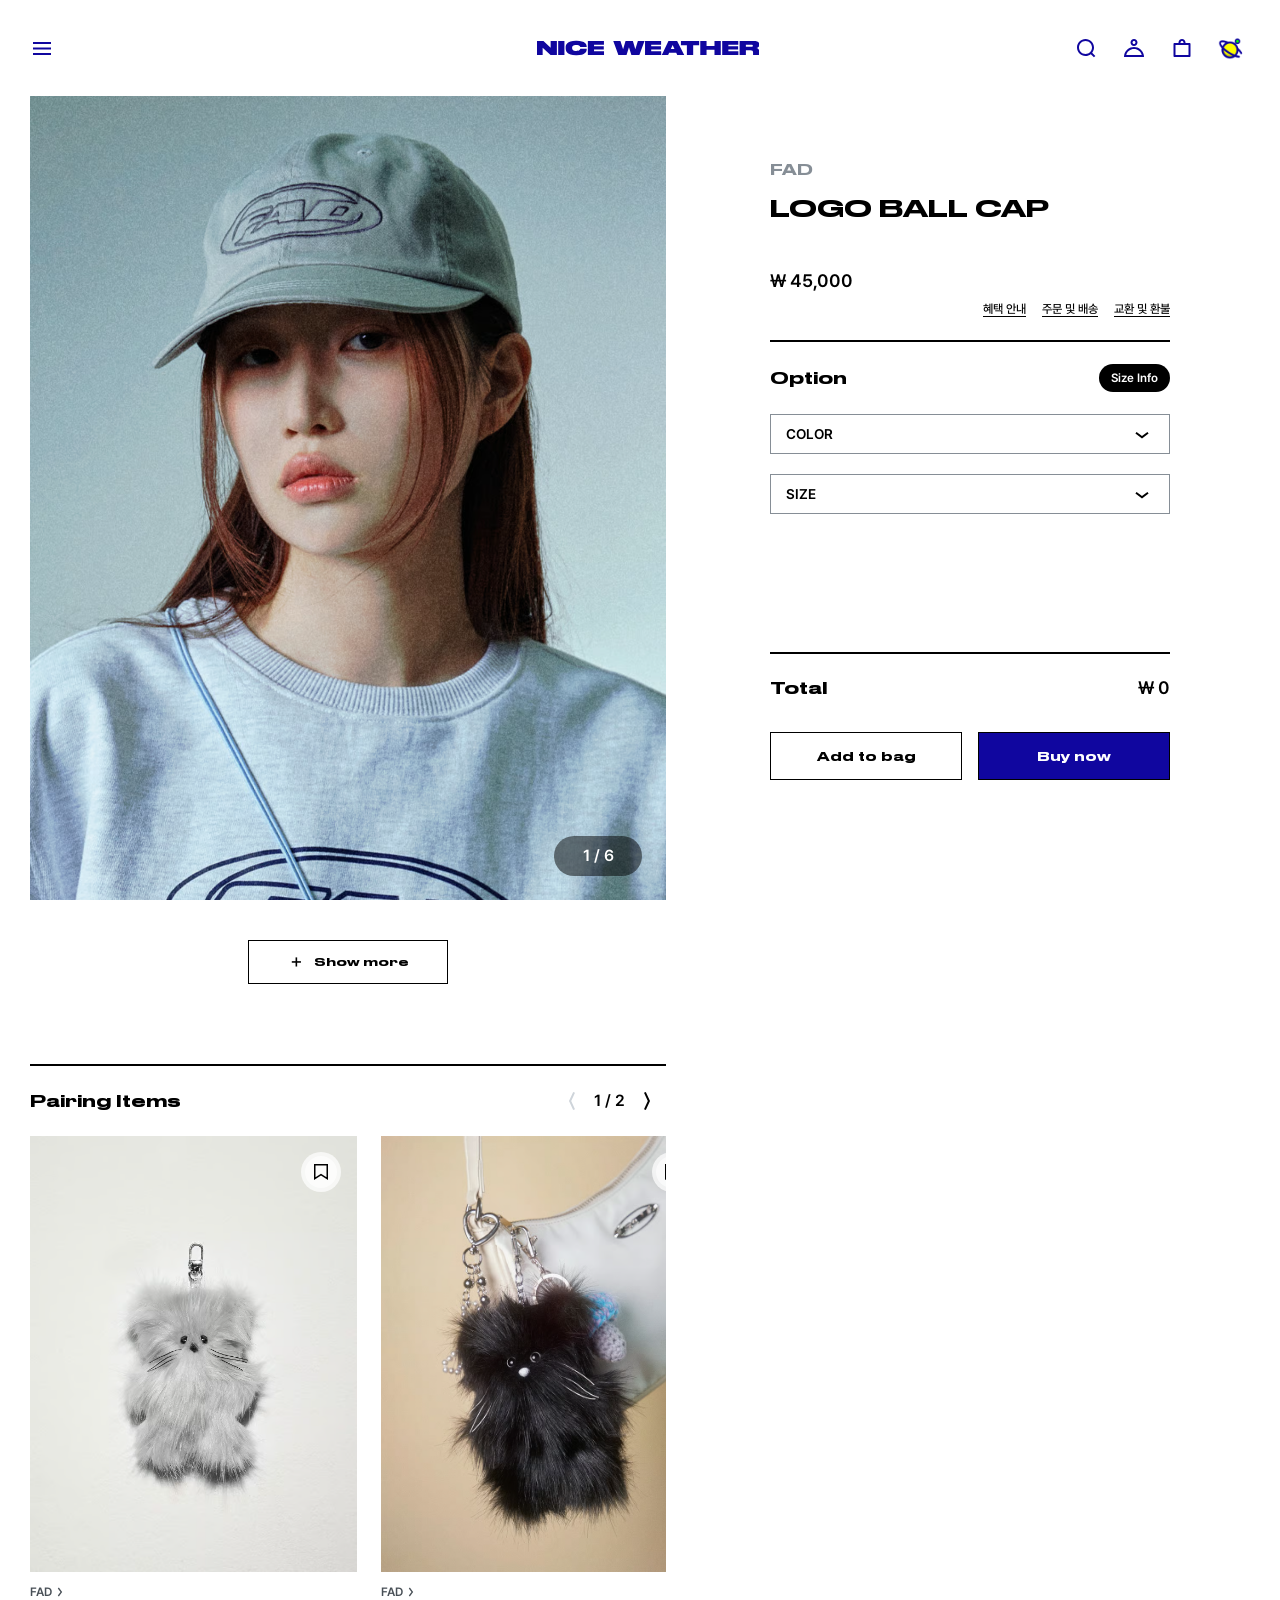
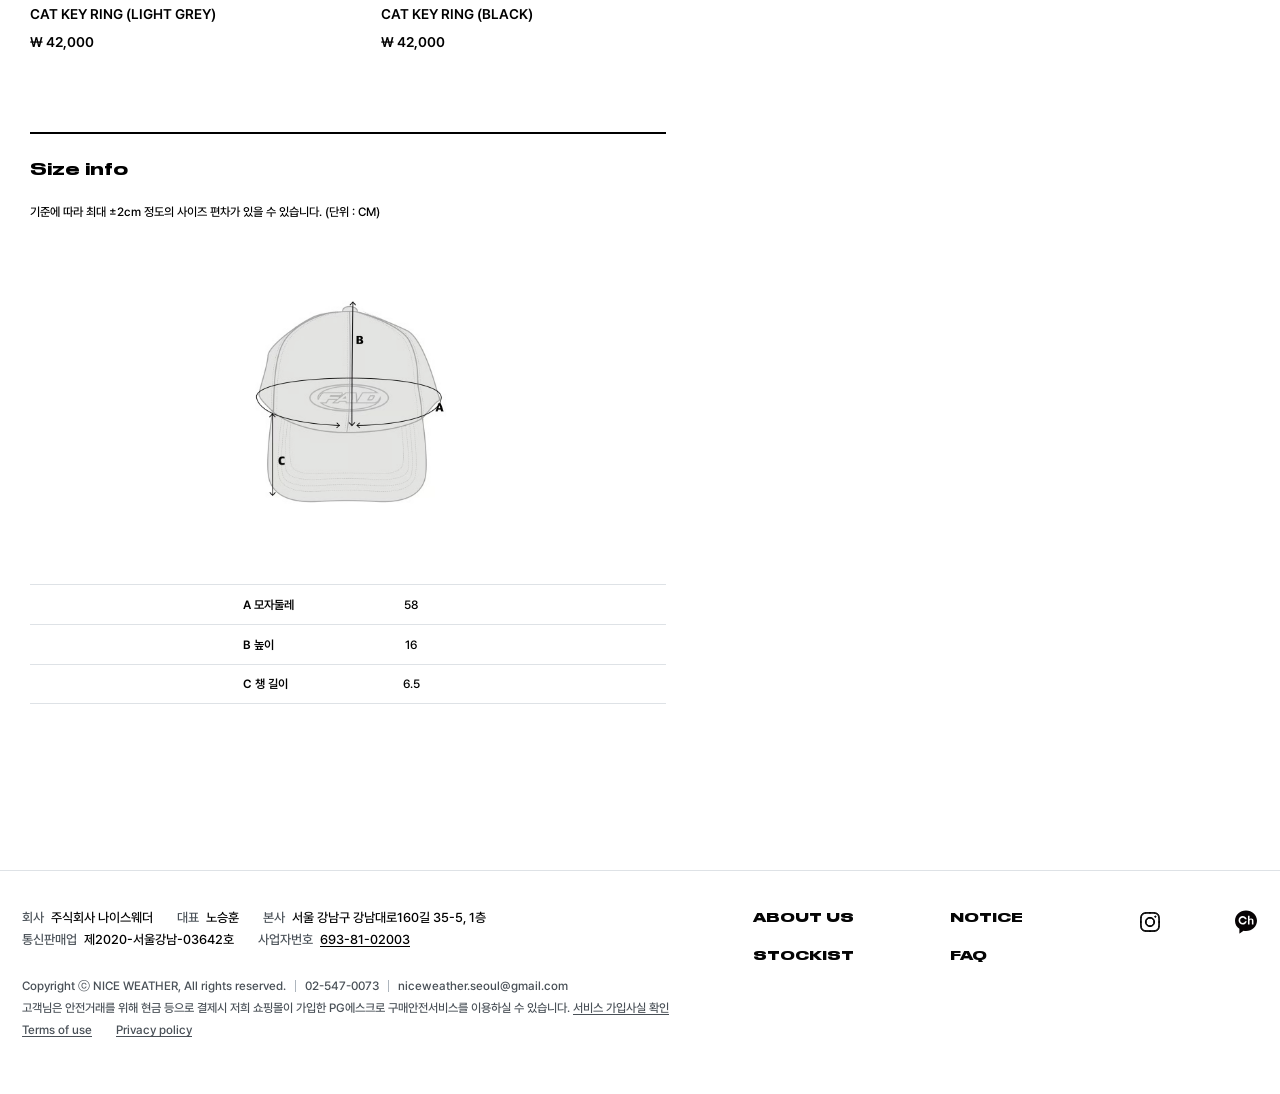
==== commit 301e428f: "Prevent search engine indexing" ====
--- a/product.html
+++ b/product.html
@@ -3,6 +3,7 @@
   <head>
     <meta charset="utf-8" />
     <meta name="viewport" content="width=device-width, initial-scale=1" />
+    <meta name="robots" content="noindex, nofollow, noarchive, nosnippet" />
     <title>FAD Logo Ball Cap | Nice Weather</title>
     <meta name="description" content="FAD Logo Ball Cap 상품 상세 페이지" />
     <link rel="stylesheet" href="styles.css" />
